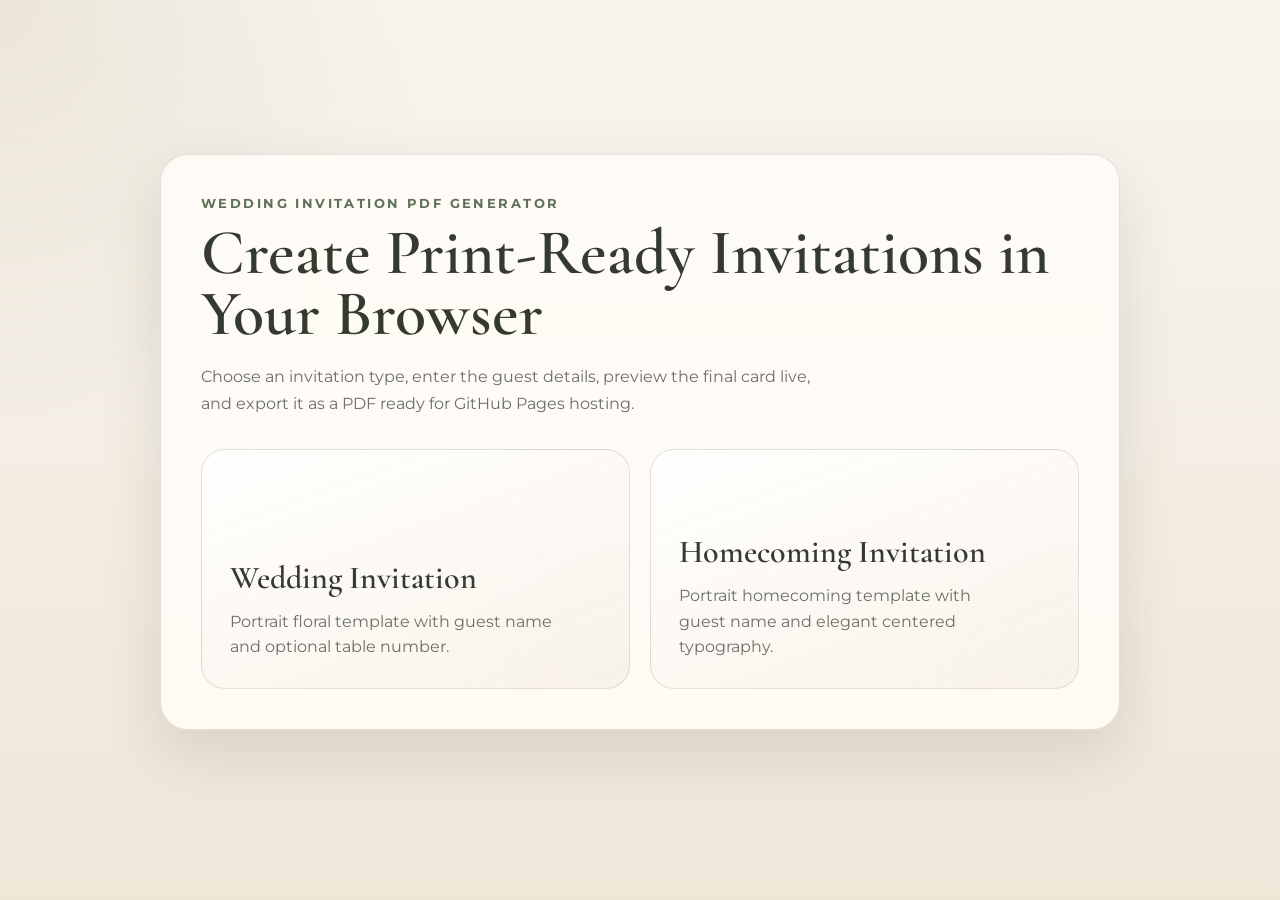
==== index.html @ 70db2394 "Initiate" ====
<!DOCTYPE html>
<html lang="en">
<head>
  <meta charset="UTF-8">
  <meta name="viewport" content="width=device-width, initial-scale=1.0">
  <title>Invitation PDF Generator</title>
  <link rel="preconnect" href="https://fonts.googleapis.com">
  <link rel="preconnect" href="https://fonts.gstatic.com" crossorigin>
  <link href="https://fonts.googleapis.com/css2?family=Cormorant+Garamond:wght@400;500;600;700&family=Great+Vibes&family=Montserrat:wght@400;500;600;700&display=swap" rel="stylesheet">
  <link rel="stylesheet" href="css/style.css">
</head>
<body>
  <main class="home-shell">
    <section class="hero-card">
      <p class="eyebrow">Wedding Invitation PDF Generator</p>
      <h1>Create Print-Ready Invitations in Your Browser</h1>
      <p class="hero-copy">
        Choose an invitation type, enter the guest details, preview the final card live, and export it as a PDF ready for GitHub Pages hosting.
      </p>
      <div class="selection-grid">
        <a class="selection-card" href="wedding.html">
          <span class="selection-label">Wedding Invitation</span>
          <span class="selection-hint">Portrait floral template with guest name and optional table number.</span>
        </a>
        <a class="selection-card" href="homecomming.html">
          <span class="selection-label">Homecoming Invitation</span>
          <span class="selection-hint">Portrait homecoming template with guest name and elegant centered typography.</span>
        </a>
      </div>
    </section>
  </main>
</body>
</html>
---- css/style.css ----
:root {
  --bg: #f4efe6;
  --surface: rgba(255, 252, 247, 0.88);
  --surface-strong: #fffdfa;
  --line: rgba(74, 90, 74, 0.16);
  --text: #353a31;
  --muted: #6b6f65;
  --accent: #5e7158;
  --accent-soft: #d8c6a3;
  --shadow: 0 24px 60px rgba(68, 65, 48, 0.14);
  --radius: 28px;
}

* {
  box-sizing: border-box;
}

body {
  margin: 0;
  min-height: 100vh;
  font-family: "Montserrat", sans-serif;
  color: var(--text);
  background:
    radial-gradient(
      circle at top left,
      rgba(213, 201, 177, 0.35),
      transparent 28%
    ),
    linear-gradient(180deg, #f8f5ef 0%, #efe6d8 100%);
}

img {
  display: block;
  max-width: 100%;
}

a {
  color: inherit;
  text-decoration: none;
}

.home-shell,
.page-shell {
  width: min(1240px, calc(100% - 32px));
  margin: 0 auto;
  padding: 32px 0 48px;
}

.home-shell {
  min-height: 100vh;
  display: grid;
  place-items: center;
}

.hero-card,
.form-card,
.preview-card {
  background: var(--surface);
  border: 1px solid var(--line);
  border-radius: var(--radius);
  box-shadow: var(--shadow);
  backdrop-filter: blur(10px);
}

.hero-card {
  width: min(960px, 100%);
  padding: 40px;
}

.eyebrow {
  margin: 0 0 12px;
  font-size: 0.84rem;
  font-weight: 700;
  letter-spacing: 0.18em;
  text-transform: uppercase;
  color: var(--accent);
}

h1 {
  margin: 0;
  font-family: "Cormorant Garamond", serif;
  font-size: clamp(2.4rem, 5vw, 4.4rem);
  line-height: 0.95;
  font-weight: 600;
}

.hero-copy,
.section-copy {
  margin: 18px 0 0;
  max-width: 56ch;
  line-height: 1.7;
  color: var(--muted);
}

.selection-grid {
  display: grid;
  grid-template-columns: repeat(2, minmax(0, 1fr));
  gap: 20px;
  margin-top: 32px;
}

.selection-card {
  padding: 28px;
  min-height: 240px;
  border-radius: 24px;
  border: 1px solid rgba(94, 113, 88, 0.18);
  background:
    linear-gradient(
      160deg,
      rgba(255, 255, 255, 0.9),
      rgba(248, 242, 232, 0.86)
    ),
    radial-gradient(
      circle at bottom right,
      rgba(216, 198, 163, 0.28),
      transparent 35%
    );
  display: flex;
  flex-direction: column;
  justify-content: flex-end;
  gap: 12px;
  transition:
    transform 0.2s ease,
    box-shadow 0.2s ease,
    border-color 0.2s ease;
}

.selection-card:hover,
.selection-card:focus-visible {
  transform: translateY(-4px);
  box-shadow: 0 20px 45px rgba(68, 65, 48, 0.16);
  border-color: rgba(94, 113, 88, 0.32);
}

.selection-label {
  font-family: "Cormorant Garamond", serif;
  font-size: 2rem;
  font-weight: 600;
}

.selection-hint {
  max-width: 30ch;
  line-height: 1.6;
  color: var(--muted);
}

.page-shell {
  display: grid;
  grid-template-columns: minmax(320px, 400px) minmax(0, 1fr);
  gap: 28px;
  align-items: start;
}

.form-card,
.preview-card {
  padding: 28px;
}

.form-card {
  position: sticky;
  top: 24px;
}

.invitation-form {
  display: grid;
  gap: 14px;
  margin-top: 24px;
}

.invitation-form label {
  font-size: 0.95rem;
  font-weight: 600;
}

.invitation-form input,
.invitation-form select {
  width: 100%;
  padding: 14px 16px;
  border: 1px solid rgba(94, 113, 88, 0.18);
  border-radius: 16px;
  font: inherit;
  color: var(--text);
  background: var(--surface-strong);
  outline: none;
  transition:
    border-color 0.2s ease,
    box-shadow 0.2s ease;
}

.invitation-form input:focus,
.invitation-form select:focus {
  border-color: rgba(94, 113, 88, 0.48);
  box-shadow: 0 0 0 4px rgba(94, 113, 88, 0.12);
}

.muted {
  color: var(--muted);
  font-weight: 500;
}

.form-actions {
  display: flex;
  flex-wrap: wrap;
  gap: 12px;
  margin-top: 10px;
}

.primary-button,
.secondary-link {
  display: inline-flex;
  align-items: center;
  justify-content: center;
  min-height: 48px;
  padding: 0 20px;
  border-radius: 999px;
  font-weight: 700;
}

.primary-button {
  border: 0;
  color: #fff;
  background: linear-gradient(135deg, #50624c, #73856d);
  cursor: pointer;
}

.secondary-link {
  border: 1px solid rgba(94, 113, 88, 0.2);
  background: rgba(255, 255, 255, 0.72);
}

.preview-card {
  display: flex;
  justify-content: center;
}

.invitation-preview {
  position: relative;
  width: min(100%, 720px);
  aspect-ratio: 1240 / 1748;
  border-radius: 24px;
  overflow: hidden;
  background: #fff;
  box-shadow: 0 20px 50px rgba(53, 58, 49, 0.18);
}

.invitation-preview img {
  width: 100%;
  height: 100%;
  object-fit: cover;
}

.guest-overlay,
.table-overlay {
  position: absolute;
  left: 50%;
  transform: translateX(-50%);
  width: 76%;
  text-align: center;
}

.guest-overlay {
  color: #505345;
  font-family: "Cormorant Garamond", serif;
  line-height: 1.18;
  text-wrap: balance;
}

.guest-overlay__text {
  display: inline-block;
  max-width: 100%;
  padding: 0 10px 18px;
}

.guest-overlay__text::after {
  content: "";
  display: block;
  width: 100%;
  margin: 2px auto 0;
  border-bottom: 1.5px solid rgba(121, 112, 85, 0.62);
}

.guest-overlay--wedding {
  top: 47.25%;
  font-size: clamp(16px, 2.3vw, 35px);
  font-weight: 600;
  letter-spacing: 0.06em;
  color: #4f5749;
}

.guest-overlay--homecoming {
  top: 58%;
  width: 82.2%;
  font-size: clamp(22px, 2.8vw, 42px);
  font-weight: 600;
  font-style: italic;
  color: #71716f;
}

.table-overlay {
  top: 83.2%;
  left: 56.8%;
  width: 12%;
  min-height: 2%;
  display: flex;
  align-items: center;
  justify-content: center;
  font-family: "Cormorant Garamond", serif;
  font-size: clamp(14px, 1.5vw, 24px);
  font-weight: 700;
  color: #7b6d4b;
}

@media (max-width: 980px) {
  .page-shell {
    grid-template-columns: 1fr;
  }

  .form-card {
    position: static;
  }

  .preview-card {
    padding: 20px;
  }
}

@media (max-width: 720px) {
  .home-shell,
  .page-shell {
    width: min(100% - 20px, 1240px);
    padding: 20px 0 28px;
  }

  .hero-card,
  .form-card,
  .preview-card {
    padding: 20px;
    border-radius: 24px;
  }

  .selection-grid {
    grid-template-columns: 1fr;
  }

  .selection-card {
    min-height: 190px;
  }

  .invitation-preview {
    width: 100%;
    border-radius: 18px;
  }

  .guest-overlay--wedding {
    top: 47.8%;
    width: 80%;
    font-size: clamp(16px, 4vw, 28px);
  }

  .guest-overlay--homecoming {
    top: 55%;
    width: 84%;
    font-size: clamp(18px, 4.2vw, 32px);
  }

  .table-overlay {
    top: 85.1%;
    width: 16%;
    font-size: clamp(12px, 2.4vw, 20px);
  }
}
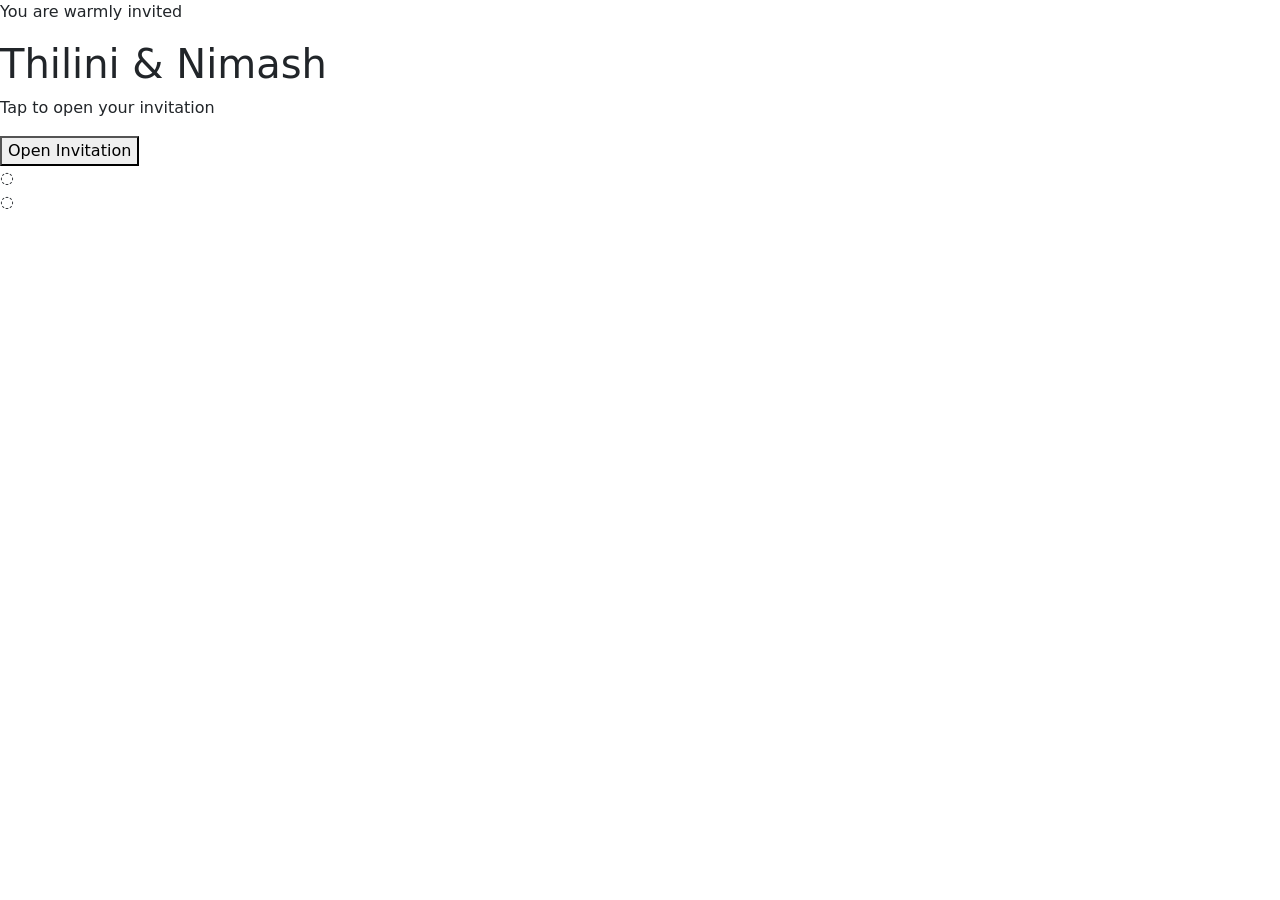
==== commit 97cf4230: "Revamp index.html for wedding invitation app Updated the HTML structure to include a wedding invitat" ====
--- a/index.html
+++ b/index.html
@@ -1,33 +1,268 @@
-<!DOCTYPE html>
+<!doctype html>
 <html lang="en">
-<head>
-  <meta charset="UTF-8">
-  <meta name="viewport" content="width=device-width, initial-scale=1.0">
-  <title>Invitation PDF Generator</title>
-  <link rel="preconnect" href="https://fonts.googleapis.com">
-  <link rel="preconnect" href="https://fonts.gstatic.com" crossorigin>
-  <link href="https://fonts.googleapis.com/css2?family=Cormorant+Garamond:wght@400;500;600;700&family=Great+Vibes&family=Montserrat:wght@400;500;600;700&display=swap" rel="stylesheet">
-  <link rel="stylesheet" href="css/style.css">
-</head>
-<body>
-  <main class="home-shell">
-    <section class="hero-card">
-      <p class="eyebrow">Wedding Invitation PDF Generator</p>
-      <h1>Create Print-Ready Invitations in Your Browser</h1>
-      <p class="hero-copy">
-        Choose an invitation type, enter the guest details, preview the final card live, and export it as a PDF ready for GitHub Pages hosting.
-      </p>
-      <div class="selection-grid">
-        <a class="selection-card" href="wedding.html">
-          <span class="selection-label">Wedding Invitation</span>
-          <span class="selection-hint">Portrait floral template with guest name and optional table number.</span>
-        </a>
-        <a class="selection-card" href="homecomming.html">
-          <span class="selection-label">Homecoming Invitation</span>
-          <span class="selection-hint">Portrait homecoming template with guest name and elegant centered typography.</span>
-        </a>
+  <head>
+    <meta charset="utf-8" />
+    <meta name="viewport" content="width=device-width, initial-scale=1" />
+    <meta name="theme-color" content="#080704" />
+    <meta
+      name="description"
+      content="The wedding invitation of Thilini Kaushalya & Nimash Karunathilake."
+    />
+    <title>Thilini & Nimash | Wedding Invitation</title>
+
+    <link rel="preconnect" href="https://cdn.jsdelivr.net" crossorigin />
+    <link
+      href="https://cdn.jsdelivr.net/npm/bootstrap@5.3.8/dist/css/bootstrap.min.css"
+      rel="stylesheet"
+    />
+    <link rel="stylesheet" href="style.css" />
+  </head>
+  <body>
+    <main class="invitation-app" aria-label="Wedding invitation">
+      <!-- Opening experience -->
+      <section
+        id="doorScene"
+        class="door-scene"
+        aria-label="Open the wedding invitation"
+      >
+        <div class="ambient-glow"></div>
+        <div class="door-copy">
+          <p class="eyebrow">You are warmly invited</p>
+          <h1>Thilini <span>&</span> Nimash</h1>
+          <p class="door-subtitle">Tap to open your invitation</p>
+        </div>
+
+        <button
+          id="openInvitationBtn"
+          class="open-door-btn"
+          type="button"
+          aria-label="Open wedding invitation"
+        >
+          <span class="door-knob"></span>
+          <span>Open Invitation</span>
+        </button>
+
+        <div class="doors" aria-hidden="true">
+          <div class="door door-left">
+            <div class="door-panel panel-a"></div>
+            <div class="door-panel panel-b"></div>
+            <div class="door-panel panel-c"></div>
+            <div class="door-goldwork"></div>
+            <div class="door-handle"></div>
+          </div>
+          <div class="door door-right">
+            <div class="door-panel panel-a"></div>
+            <div class="door-panel panel-b"></div>
+            <div class="door-panel panel-c"></div>
+            <div class="door-goldwork"></div>
+            <div class="door-handle"></div>
+          </div>
+        </div>
+        <div class="door-floor"></div>
+        <div class="bell-visual bell-one">◌</div>
+        <div class="bell-visual bell-two">◌</div>
+      </section>
+
+      <!-- Main invitation -->
+      <section id="invitationScene" class="invitation-scene d-none">
+        <div class="sparkles" aria-hidden="true"></div>
+
+        <nav class="topbar container-fluid px-3 px-md-4 pt-3">
+          <div class="ms-auto d-flex align-items-center gap-2">
+            <!--<button
+              id="musicBtn"
+              class="glass-btn"
+              type="button"
+              aria-pressed="false"
+              title="Toggle music"
+            >
+              <span id="musicIcon">♪</span>
+              <span class="d-none d-sm-inline">Music</span>
+            </button>
+            <a class="glass-btn text-decoration-none" href="admin.html"
+              >Admin</a
+            >
+          
+             <button
+              class="glass-btn"
+              type="button"
+              data-bs-toggle="modal"
+              data-bs-target="#rsvpModal"
+            >
+              RSVP
+            </button> -->
+          </div>
+        </nav>
+
+        <div class="container py-4 py-md-5">
+          <div class="row justify-content-center">
+            <div class="col-12 col-xl-10">
+              <div class="intro-card text-center">
+                <p class="eyebrow mb-2">Together with our parents</p>
+                <h2>Request the honour of your presence</h2>
+                <p class="intro-line">to celebrate the marriage of</p>
+                <div class="names-display">
+                  Thilini Kaushalya <span>&amp;</span> Nimash Karunathilake
+                </div>
+                <p class="intro-note mb-0">
+                  21 October 2026 · 10:30 AM - 4:00 PM
+                </p>
+              </div>
+
+              <div class="card-shell mx-auto mt-4 mt-md-5">
+                <img
+                  src="assets/invitation-card.png"
+                  class="invitation-card-image"
+                  alt="Wedding invitation for Thilini Kaushalya and Nimash Karunathilake"
+                />
+                <div
+                  class="card-click-hotspot"
+                  role="button"
+                  tabindex="0"
+                  aria-label="Open directions to Resheen Hotel and Banquets"
+                  data-location-link
+                ></div>
+                <div
+                  class="card-location-badge"
+                  data-location-link
+                  role="button"
+                  tabindex="0"
+                >
+                  <span class="location-dot"></span>
+                  <span>Get directions</span>
+                </div>
+              </div>
+
+              <div class="after-card mt-4 mt-md-5">
+                <div class="row g-3 justify-content-center">
+                  <div class="col-12 col-md-4">
+                    <button
+                      class="action-card w-100"
+                      type="button"
+                      data-location-link
+                    >
+                      <span class="action-icon">⌖</span>
+                      <span>
+                        <strong>Location</strong>
+                        <small>Resheen Hotel & Banquets</small>
+                      </span>
+                    </button>
+                  </div>
+                  <!-- <div class="col-12 col-md-4">
+                     <button
+                      class="action-card w-100"
+                      type="button"
+                      data-bs-toggle="modal"
+                      data-bs-target="#rsvpModal"
+                    >
+                      <span class="action-icon">♥</span>
+                      <span>
+                        <strong>RSVP</strong>
+                        <small>Let us know you are coming</small>
+                      </span>
+                    </button> 
+                  </div>-->
+                </div>
+
+                <p class="footer-note mt-4 mb-0">With love, Thilini & Nimash</p>
+              </div>
+            </div>
+          </div>
+        </div>
+      </section>
+    </main>
+
+    <!-- RSVP modal -->
+    <div
+      class="modal fade"
+      id="rsvpModal"
+      tabindex="-1"
+      aria-labelledby="rsvpModalLabel"
+      aria-hidden="true"
+    >
+      <div class="modal-dialog modal-dialog-centered">
+        <div class="modal-content rsvp-modal-content">
+          <div class="modal-header border-0">
+            <div>
+              <p class="eyebrow mb-1">Your response</p>
+              <h2 class="modal-title" id="rsvpModalLabel">Wedding RSVP</h2>
+            </div>
+            <button
+              type="button"
+              class="btn-close"
+              data-bs-dismiss="modal"
+              aria-label="Close"
+            ></button>
+          </div>
+          <div class="modal-body pt-0">
+            <form id="rsvpForm">
+              <div class="mb-3">
+                <label for="guestSelect" class="form-label"
+                  >Your invitation name</label
+                >
+                <select id="guestSelect" class="form-select">
+                  <option value="">Select a guest from the list</option>
+                </select>
+                <div class="form-text mt-2">
+                  Or type your name manually below if you are not on the list.
+                </div>
+              </div>
+
+              <div class="mb-3">
+                <label for="guestNameInput" class="form-label"
+                  >Type your name</label
+                >
+                <input
+                  id="guestNameInput"
+                  type="text"
+                  class="form-control"
+                  placeholder="Example: Kevin"
+                />
+              </div>
+
+              <div class="mb-3">
+                <label for="eventType" class="form-label">Function</label>
+                <select id="eventType" class="form-select" required>
+                  <option value="Wedding Day">Wedding Day</option>
+                  <option value="Homecoming">Homecoming</option>
+                  <option value="Other">Other</option>
+                </select>
+              </div>
+
+              <div class="mb-3">
+                <label for="attendance" class="form-label"
+                  >Will you attend?</label
+                >
+                <select id="attendance" class="form-select" required>
+                  <option value="">Select response</option>
+                  <option value="attending">Yes, I will attend</option>
+                  <option value="not_attending">Sorry, I cannot attend</option>
+                </select>
+              </div>
+
+              <div
+                id="rsvpStatus"
+                class="rsvp-status d-none"
+                role="status"
+              ></div>
+
+              <button
+                id="submitRsvpBtn"
+                class="btn btn-gold w-100"
+                type="submit"
+              >
+                Confirm RSVP
+              </button>
+            </form>
+          </div>
+        </div>
       </div>
-    </section>
-  </main>
-</body>
+    </div>
+
+    <div id="toast" class="site-toast" role="status" aria-live="polite"></div>
+    <audio id="bgMusic" src="assets/audio.mp3" loop preload="auto"></audio>
+
+    <script src="https://cdn.jsdelivr.net/npm/bootstrap@5.3.8/dist/js/bootstrap.bundle.min.js"></script>
+    <script src="script.js"></script>
+  </body>
 </html>
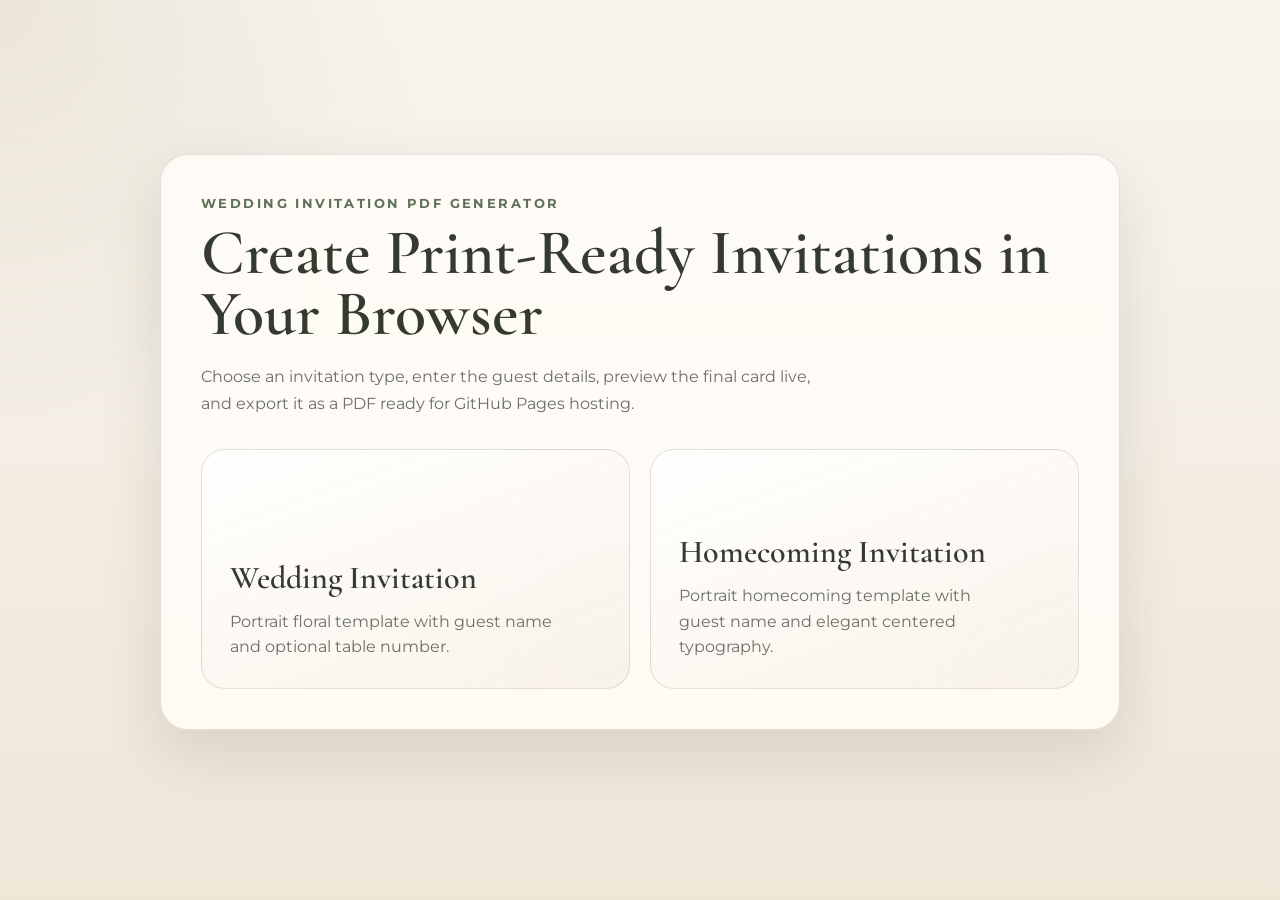
==== commit 2a941250: "Refactor index.html for improved structure Refactor HTML structure and update document metadata." ====
--- a/index.html
+++ b/index.html
@@ -1,268 +1,33 @@
-<!doctype html>
+<!DOCTYPE html>
 <html lang="en">
-  <head>
-    <meta charset="utf-8" />
-    <meta name="viewport" content="width=device-width, initial-scale=1" />
-    <meta name="theme-color" content="#080704" />
-    <meta
-      name="description"
-      content="The wedding invitation of Thilini Kaushalya & Nimash Karunathilake."
-    />
-    <title>Thilini & Nimash | Wedding Invitation</title>
-
-    <link rel="preconnect" href="https://cdn.jsdelivr.net" crossorigin />
-    <link
-      href="https://cdn.jsdelivr.net/npm/bootstrap@5.3.8/dist/css/bootstrap.min.css"
-      rel="stylesheet"
-    />
-    <link rel="stylesheet" href="style.css" />
-  </head>
-  <body>
-    <main class="invitation-app" aria-label="Wedding invitation">
-      <!-- Opening experience -->
-      <section
-        id="doorScene"
-        class="door-scene"
-        aria-label="Open the wedding invitation"
-      >
-        <div class="ambient-glow"></div>
-        <div class="door-copy">
-          <p class="eyebrow">You are warmly invited</p>
-          <h1>Thilini <span>&</span> Nimash</h1>
-          <p class="door-subtitle">Tap to open your invitation</p>
-        </div>
-
-        <button
-          id="openInvitationBtn"
-          class="open-door-btn"
-          type="button"
-          aria-label="Open wedding invitation"
-        >
-          <span class="door-knob"></span>
-          <span>Open Invitation</span>
-        </button>
-
-        <div class="doors" aria-hidden="true">
-          <div class="door door-left">
-            <div class="door-panel panel-a"></div>
-            <div class="door-panel panel-b"></div>
-            <div class="door-panel panel-c"></div>
-            <div class="door-goldwork"></div>
-            <div class="door-handle"></div>
-          </div>
-          <div class="door door-right">
-            <div class="door-panel panel-a"></div>
-            <div class="door-panel panel-b"></div>
-            <div class="door-panel panel-c"></div>
-            <div class="door-goldwork"></div>
-            <div class="door-handle"></div>
-          </div>
-        </div>
-        <div class="door-floor"></div>
-        <div class="bell-visual bell-one">◌</div>
-        <div class="bell-visual bell-two">◌</div>
-      </section>
-
-      <!-- Main invitation -->
-      <section id="invitationScene" class="invitation-scene d-none">
-        <div class="sparkles" aria-hidden="true"></div>
-
-        <nav class="topbar container-fluid px-3 px-md-4 pt-3">
-          <div class="ms-auto d-flex align-items-center gap-2">
-            <!--<button
-              id="musicBtn"
-              class="glass-btn"
-              type="button"
-              aria-pressed="false"
-              title="Toggle music"
-            >
-              <span id="musicIcon">♪</span>
-              <span class="d-none d-sm-inline">Music</span>
-            </button>
-            <a class="glass-btn text-decoration-none" href="admin.html"
-              >Admin</a
-            >
-          
-             <button
-              class="glass-btn"
-              type="button"
-              data-bs-toggle="modal"
-              data-bs-target="#rsvpModal"
-            >
-              RSVP
-            </button> -->
-          </div>
-        </nav>
-
-        <div class="container py-4 py-md-5">
-          <div class="row justify-content-center">
-            <div class="col-12 col-xl-10">
-              <div class="intro-card text-center">
-                <p class="eyebrow mb-2">Together with our parents</p>
-                <h2>Request the honour of your presence</h2>
-                <p class="intro-line">to celebrate the marriage of</p>
-                <div class="names-display">
-                  Thilini Kaushalya <span>&amp;</span> Nimash Karunathilake
-                </div>
-                <p class="intro-note mb-0">
-                  21 October 2026 · 10:30 AM - 4:00 PM
-                </p>
-              </div>
-
-              <div class="card-shell mx-auto mt-4 mt-md-5">
-                <img
-                  src="assets/invitation-card.png"
-                  class="invitation-card-image"
-                  alt="Wedding invitation for Thilini Kaushalya and Nimash Karunathilake"
-                />
-                <div
-                  class="card-click-hotspot"
-                  role="button"
-                  tabindex="0"
-                  aria-label="Open directions to Resheen Hotel and Banquets"
-                  data-location-link
-                ></div>
-                <div
-                  class="card-location-badge"
-                  data-location-link
-                  role="button"
-                  tabindex="0"
-                >
-                  <span class="location-dot"></span>
-                  <span>Get directions</span>
-                </div>
-              </div>
-
-              <div class="after-card mt-4 mt-md-5">
-                <div class="row g-3 justify-content-center">
-                  <div class="col-12 col-md-4">
-                    <button
-                      class="action-card w-100"
-                      type="button"
-                      data-location-link
-                    >
-                      <span class="action-icon">⌖</span>
-                      <span>
-                        <strong>Location</strong>
-                        <small>Resheen Hotel & Banquets</small>
-                      </span>
-                    </button>
-                  </div>
-                  <!-- <div class="col-12 col-md-4">
-                     <button
-                      class="action-card w-100"
-                      type="button"
-                      data-bs-toggle="modal"
-                      data-bs-target="#rsvpModal"
-                    >
-                      <span class="action-icon">♥</span>
-                      <span>
-                        <strong>RSVP</strong>
-                        <small>Let us know you are coming</small>
-                      </span>
-                    </button> 
-                  </div>-->
-                </div>
-
-                <p class="footer-note mt-4 mb-0">With love, Thilini & Nimash</p>
-              </div>
-            </div>
-          </div>
-        </div>
-      </section>
-    </main>
-
-    <!-- RSVP modal -->
-    <div
-      class="modal fade"
-      id="rsvpModal"
-      tabindex="-1"
-      aria-labelledby="rsvpModalLabel"
-      aria-hidden="true"
-    >
-      <div class="modal-dialog modal-dialog-centered">
-        <div class="modal-content rsvp-modal-content">
-          <div class="modal-header border-0">
-            <div>
-              <p class="eyebrow mb-1">Your response</p>
-              <h2 class="modal-title" id="rsvpModalLabel">Wedding RSVP</h2>
-            </div>
-            <button
-              type="button"
-              class="btn-close"
-              data-bs-dismiss="modal"
-              aria-label="Close"
-            ></button>
-          </div>
-          <div class="modal-body pt-0">
-            <form id="rsvpForm">
-              <div class="mb-3">
-                <label for="guestSelect" class="form-label"
-                  >Your invitation name</label
-                >
-                <select id="guestSelect" class="form-select">
-                  <option value="">Select a guest from the list</option>
-                </select>
-                <div class="form-text mt-2">
-                  Or type your name manually below if you are not on the list.
-                </div>
-              </div>
-
-              <div class="mb-3">
-                <label for="guestNameInput" class="form-label"
-                  >Type your name</label
-                >
-                <input
-                  id="guestNameInput"
-                  type="text"
-                  class="form-control"
-                  placeholder="Example: Kevin"
-                />
-              </div>
-
-              <div class="mb-3">
-                <label for="eventType" class="form-label">Function</label>
-                <select id="eventType" class="form-select" required>
-                  <option value="Wedding Day">Wedding Day</option>
-                  <option value="Homecoming">Homecoming</option>
-                  <option value="Other">Other</option>
-                </select>
-              </div>
-
-              <div class="mb-3">
-                <label for="attendance" class="form-label"
-                  >Will you attend?</label
-                >
-                <select id="attendance" class="form-select" required>
-                  <option value="">Select response</option>
-                  <option value="attending">Yes, I will attend</option>
-                  <option value="not_attending">Sorry, I cannot attend</option>
-                </select>
-              </div>
-
-              <div
-                id="rsvpStatus"
-                class="rsvp-status d-none"
-                role="status"
-              ></div>
-
-              <button
-                id="submitRsvpBtn"
-                class="btn btn-gold w-100"
-                type="submit"
-              >
-                Confirm RSVP
-              </button>
-            </form>
-          </div>
-        </div>
+<head>
+  <meta charset="UTF-8">
+  <meta name="viewport" content="width=device-width, initial-scale=1.0">
+  <title>Invitation PDF Generator</title>
+  <link rel="preconnect" href="https://fonts.googleapis.com">
+  <link rel="preconnect" href="https://fonts.gstatic.com" crossorigin>
+  <link href="https://fonts.googleapis.com/css2?family=Cormorant+Garamond:wght@400;500;600;700&family=Great+Vibes&family=Montserrat:wght@400;500;600;700&display=swap" rel="stylesheet">
+  <link rel="stylesheet" href="css/style.css">
+</head>
+<body>
+  <main class="home-shell">
+    <section class="hero-card">
+      <p class="eyebrow">Wedding Invitation PDF Generator</p>
+      <h1>Create Print-Ready Invitations in Your Browser</h1>
+      <p class="hero-copy">
+        Choose an invitation type, enter the guest details, preview the final card live, and export it as a PDF ready for GitHub Pages hosting.
+      </p>
+      <div class="selection-grid">
+        <a class="selection-card" href="wedding.html">
+          <span class="selection-label">Wedding Invitation</span>
+          <span class="selection-hint">Portrait floral template with guest name and optional table number.</span>
+        </a>
+        <a class="selection-card" href="homecomming.html">
+          <span class="selection-label">Homecoming Invitation</span>
+          <span class="selection-hint">Portrait homecoming template with guest name and elegant centered typography.</span>
+        </a>
       </div>
-    </div>
-
-    <div id="toast" class="site-toast" role="status" aria-live="polite"></div>
-    <audio id="bgMusic" src="assets/audio.mp3" loop preload="auto"></audio>
-
-    <script src="https://cdn.jsdelivr.net/npm/bootstrap@5.3.8/dist/js/bootstrap.bundle.min.js"></script>
-    <script src="script.js"></script>
-  </body>
+    </section>
+  </main>
+</body>
 </html>
--- a/css/style.css
+++ b/css/style.css
@@ -0,0 +1,387 @@
+:root {
+  --bg: #f4efe6;
+  --surface: rgba(255, 252, 247, 0.88);
+  --surface-strong: #fffdfa;
+  --line: rgba(74, 90, 74, 0.16);
+  --text: #353a31;
+  --muted: #6b6f65;
+  --accent: #5e7158;
+  --shadow: 0 24px 60px rgba(68, 65, 48, 0.14);
+  --radius: 28px;
+  --card-width: 1240px;
+  --card-height: 1748px;
+  --card-ratio: 1240 / 1748;
+}
+
+* {
+  box-sizing: border-box;
+}
+
+body {
+  margin: 0;
+  min-height: 100vh;
+  font-family: "Montserrat", sans-serif;
+  color: var(--text);
+  background:
+    radial-gradient(
+      circle at top left,
+      rgba(213, 201, 177, 0.35),
+      transparent 28%
+    ),
+    linear-gradient(180deg, #f8f5ef 0%, #efe6d8 100%);
+}
+
+img {
+  display: block;
+  max-width: 100%;
+}
+
+a {
+  color: inherit;
+  text-decoration: none;
+}
+
+.home-shell,
+.page-shell {
+  width: min(1240px, calc(100% - 32px));
+  margin: 0 auto;
+  padding: 32px 0 48px;
+}
+
+.home-shell {
+  min-height: 100vh;
+  display: grid;
+  place-items: center;
+}
+
+.hero-card,
+.form-card,
+.preview-card {
+  background: var(--surface);
+  border: 1px solid var(--line);
+  border-radius: var(--radius);
+  box-shadow: var(--shadow);
+  backdrop-filter: blur(10px);
+}
+
+.hero-card {
+  width: min(960px, 100%);
+  padding: 40px;
+}
+
+.eyebrow {
+  margin: 0 0 12px;
+  font-size: 0.84rem;
+  font-weight: 700;
+  letter-spacing: 0.18em;
+  text-transform: uppercase;
+  color: var(--accent);
+}
+
+h1 {
+  margin: 0;
+  font-family: "Cormorant Garamond", serif;
+  font-size: clamp(2.4rem, 5vw, 4.4rem);
+  line-height: 0.95;
+  font-weight: 600;
+}
+
+.hero-copy,
+.section-copy {
+  margin: 18px 0 0;
+  max-width: 56ch;
+  line-height: 1.7;
+  color: var(--muted);
+}
+
+.selection-grid {
+  display: grid;
+  grid-template-columns: repeat(2, minmax(0, 1fr));
+  gap: 20px;
+  margin-top: 32px;
+}
+
+.selection-card {
+  padding: 28px;
+  min-height: 240px;
+  border-radius: 24px;
+  border: 1px solid rgba(94, 113, 88, 0.18);
+  background:
+    linear-gradient(
+      160deg,
+      rgba(255, 255, 255, 0.9),
+      rgba(248, 242, 232, 0.86)
+    ),
+    radial-gradient(
+      circle at bottom right,
+      rgba(216, 198, 163, 0.28),
+      transparent 35%
+    );
+  display: flex;
+  flex-direction: column;
+  justify-content: flex-end;
+  gap: 12px;
+  transition:
+    transform 0.2s ease,
+    box-shadow 0.2s ease,
+    border-color 0.2s ease;
+}
+
+.selection-card:hover,
+.selection-card:focus-visible {
+  transform: translateY(-4px);
+  box-shadow: 0 20px 45px rgba(68, 65, 48, 0.16);
+  border-color: rgba(94, 113, 88, 0.32);
+}
+
+.selection-label {
+  font-family: "Cormorant Garamond", serif;
+  font-size: 2rem;
+  font-weight: 600;
+}
+
+.selection-hint {
+  max-width: 30ch;
+  line-height: 1.6;
+  color: var(--muted);
+}
+
+.page-shell {
+  display: grid;
+  grid-template-columns: 1fr;
+  gap: 28px;
+  align-items: start;
+}
+
+.form-card,
+.preview-card {
+  padding: 28px;
+}
+
+.form-card {
+  position: sticky;
+  top: 24px;
+  max-width: 400px;
+  margin: 0 auto;
+}
+
+.invitation-form {
+  display: grid;
+  gap: 14px;
+  margin-top: 24px;
+}
+
+.invitation-form label {
+  font-size: 0.95rem;
+  font-weight: 600;
+}
+
+.invitation-form input,
+.invitation-form select {
+  width: 100%;
+  padding: 14px 16px;
+  border: 1px solid rgba(94, 113, 88, 0.18);
+  border-radius: 16px;
+  font: inherit;
+  color: var(--text);
+  background: var(--surface-strong);
+  outline: none;
+  transition:
+    border-color 0.2s ease,
+    box-shadow 0.2s ease;
+}
+
+.invitation-form input:focus,
+.invitation-form select:focus {
+  border-color: rgba(94, 113, 88, 0.48);
+  box-shadow: 0 0 0 4px rgba(94, 113, 88, 0.12);
+}
+
+.muted {
+  color: var(--muted);
+  font-weight: 500;
+}
+
+.form-actions {
+  display: flex;
+  flex-wrap: wrap;
+  gap: 12px;
+  margin-top: 10px;
+}
+
+.primary-button,
+.secondary-link {
+  display: inline-flex;
+  align-items: center;
+  justify-content: center;
+  min-height: 48px;
+  padding: 0 20px;
+  border-radius: 999px;
+  font-weight: 700;
+}
+
+.primary-button {
+  border: 0;
+  color: #fff;
+  background: linear-gradient(135deg, #50624c, #73856d);
+  cursor: pointer;
+}
+
+.secondary-link {
+  border: 1px solid rgba(94, 113, 88, 0.2);
+  background: rgba(255, 255, 255, 0.72);
+}
+
+.preview-card {
+  display: flex;
+  justify-content: center;
+}
+
+.preview-wrapper {
+  width: 100%;
+  display: flex;
+  justify-content: center;
+  overflow-y: auto;
+  max-height: 100vh;
+  padding-bottom: 4px;
+}
+
+.invitation-card {
+  position: relative;
+  width: var(--card-width);
+  aspect-ratio: var(--card-ratio);
+  flex: 0 0 auto;
+  overflow: hidden;
+  background: #fff;
+  border-radius: 24px;
+  box-shadow: 0 20px 50px rgba(53, 58, 49, 0.18);
+}
+
+.template-img {
+  width: 100%;
+  height: 100%;
+  object-fit: cover;
+  object-position: center;
+  display: block;
+}
+
+.invitation-card--export {
+  position: fixed;
+  top: -10000px;
+  left: -10000px;
+  width: var(--card-width);
+  height: var(--card-height);
+  max-width: none;
+  border-radius: 0;
+  box-shadow: none;
+  margin: 0;
+  padding: 0;
+}
+
+.guest-name {
+  position: absolute;
+  left: 50%;
+  transform: translateX(-50%);
+  width: 76%;
+  text-align: center;
+  color: #4f5749;
+  font-family: "Cormorant Garamond", serif;
+  line-height: 1.18;
+  margin: 0;
+}
+
+.guest-name__text {
+  display: inline-block;
+  max-width: 100%;
+  padding: 0 10px 14px;
+  margin: 0;
+}
+
+.guest-name__text::after {
+  content: "";
+  display: block;
+  width: 100%;
+  margin: 2px auto 0;
+  border-bottom: 1.5px solid rgba(121, 112, 85, 0.62);
+}
+
+.guest-name--wedding {
+  top: 850px;
+  font-size: 35px;
+  font-weight: 600;
+  letter-spacing: 0.04em;
+}
+
+.guest-name--homecoming {
+  top: 1014px;
+  width: 82.2%;
+  font-size: 42px;
+  font-weight: 600;
+  font-style: italic;
+  color: #71716f;
+}
+
+.table-number {
+  position: absolute;
+  top: 1450px;
+  left: 50%;
+  transform: translateX(-50%);
+  width: 150px;
+  display: flex;
+  align-items: center;
+  justify-content: center;
+  font-family: "Cormorant Garamond", serif;
+  font-size: 24px;
+  font-weight: 700;
+  color: #7b6d4b;
+  margin: 0;
+}
+
+@media (max-width: 1440px) {
+  .invitation-card {
+    width: 700px;
+    height: calc(700px * 1748 / 1240);
+  }
+}
+
+@media (max-width: 980px) {
+  .page-shell {
+    grid-template-columns: 1fr;
+  }
+
+  .form-card {
+    position: static;
+    max-width: 100%;
+  }
+
+  .preview-card {
+    padding: 20px;
+  }
+}
+
+@media (max-width: 720px) {
+  .home-shell,
+  .page-shell {
+    width: min(100% - 20px, 1240px);
+    padding: 20px 0 28px;
+  }
+
+  .hero-card,
+  .form-card,
+  .preview-card {
+    padding: 20px;
+    border-radius: 24px;
+  }
+
+  .selection-grid {
+    grid-template-columns: 1fr;
+  }
+
+  .selection-card {
+    min-height: 190px;
+  }
+
+  .preview-wrapper {
+    justify-content: flex-start;
+  }
+}
